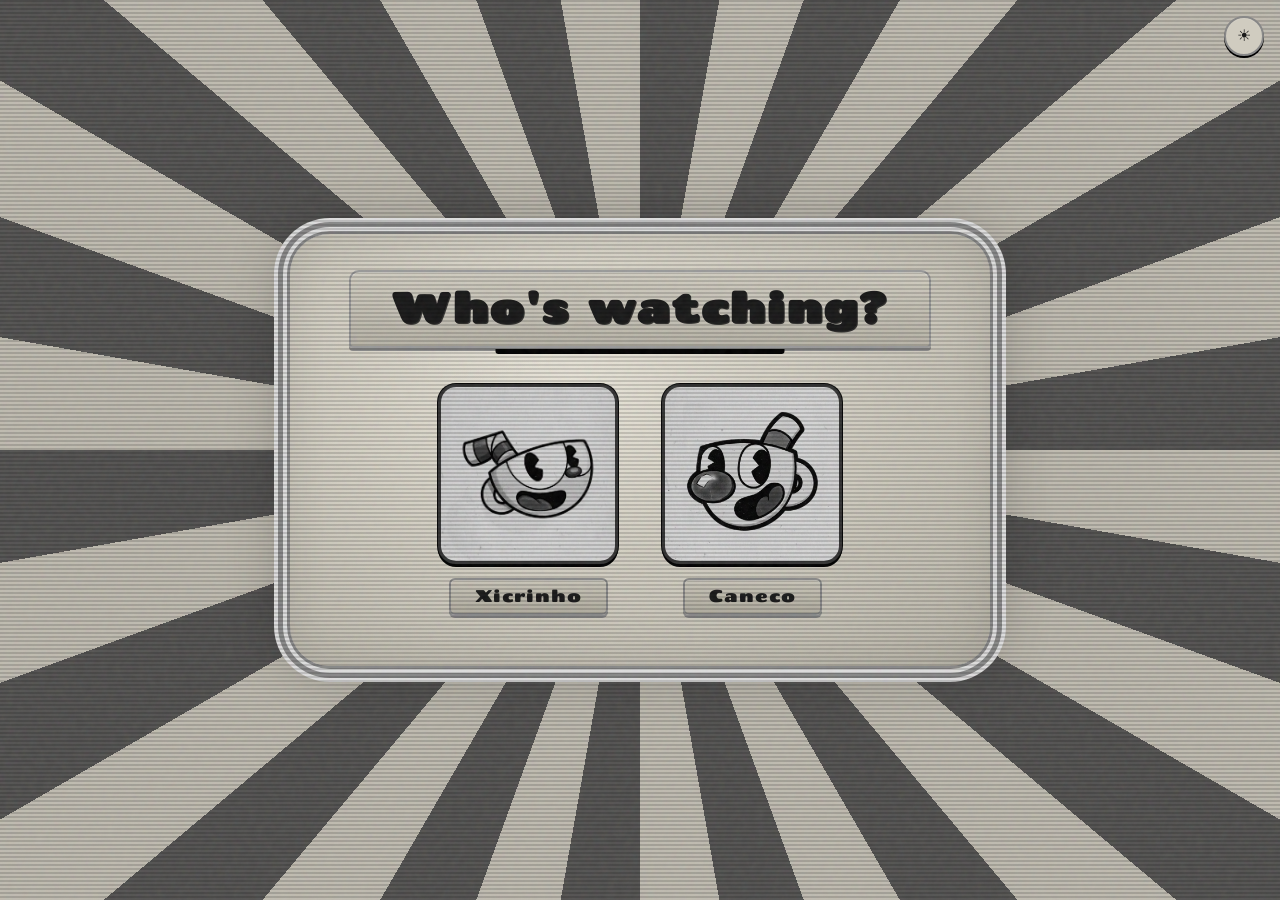
==== index.html @ 6596cb69 "Add files via upload" ====
<!DOCTYPE html>
<html lang="pt-br">
<head>
    <meta charset="UTF-8">
    <meta name="viewport" content="width=device-width, initial-scale=1.0">
    <title>Vintage TV – Seleção de Perfil</title> <link rel="preconnect" href="https://fonts.googleapis.com">
    <link rel="preconnect" href="https://fonts.gstatic.com" crossorigin>
    <link href="https://fonts.googleapis.com/css2?family=Chango&display=swap" rel="stylesheet">
    <link rel="stylesheet" href="style.css">
</head>
<body>

    <button id="theme-toggle" type="button" aria-label="Alternar para modo escuro"></button>

    <main>
        <header>
            <h1>Who's watching?</h1>
        </header>

        <section aria-label="Seleção de Perfis">
            <ul class="profiles">
                <li class="profile">
                    <a href="catalogo.html"> <figure>
                            <img src="assets/perfil-1.png" alt="Xicrinho">
                            <figcaption>Xicrinho</figcaption>
                        </figure>
                    </a>
                </li>

                <li class="profile">
                    <a href="catalogo.html"> <figure>
                            <img src="assets/perfil-2.png" alt="Caneco">
                            <figcaption>Caneco</figcaption>
                        </figure>
                    </a>
                </li>
            </ul>
        </section>
    </main>

    <script src="script.js"></script>
</body>
</html>
---- style.css ----
@import url('https://fonts.googleapis.com/css2?family=Chango&family=Special+Elite&display=swap');

/* ── Reset ─────────────────────────────── */
*, *::before, *::after { box-sizing: border-box; margin: 0; padding: 0; }

/* ── Variáveis B&W ──────────────────────── */
:root {
    --black:      #0a0a0a;
    --dark:       #1a1a1a;
    --mid-dark:   #2e2e2e;
    --mid:        #555;
    --mid-light:  #888;
    --light:      #c8c8c8;
    --off-white:  #e8e4d8;
    --white:      #f5f2ea;
    --accent:     #ffffff;
    --grain-op:   0.06;
}

/* ── Grain texture via SVG inline ───────── */
@keyframes grain {
    0%, 100% { transform: translate(0,0); }
    10%       { transform: translate(-2%,-3%); }
    20%       { transform: translate(3%, 2%); }
    30%       { transform: translate(-1%, 4%); }
    40%       { transform: translate(4%,-1%); }
    50%       { transform: translate(-3%, 3%); }
    60%       { transform: translate(2%,-4%); }
    70%       { transform: translate(-4%, 1%); }
    80%       { transform: translate(1%, 3%); }
    90%       { transform: translate(3%,-2%); }
}

/* ── Scan line flicker ──────────────────── */
@keyframes scanflicker {
    0%   { opacity: 0.03; }
    50%  { opacity: 0.07; }
    100% { opacity: 0.03; }
}

/* ── Fade in da página ──────────────────── */
@keyframes fadeIn {
    from { opacity: 0; transform: scale(0.97); }
    to   { opacity: 1; transform: scale(1); }
}

/* ─raios preto e branco ────────── */
body {
    min-height: 100vh;
    display: flex;
    align-items: center;
    justify-content: center;
    font-family: 'Chango', sans-serif;
    padding: clamp(16px, 4vw, 40px);
    color: var(--off-white);
    position: relative;
    overflow: hidden;

    /* Raios monocromáticos */
    background-color: #1c1c1c;
    background-image: repeating-conic-gradient(
        #232323 0deg 10deg,
        #161616 10deg 20deg
    );
}

/* Grain overlay */
body::before {
    content: '';
    position: fixed;
    inset: -50%;
    width: 200%; height: 200%;
    background-image: url("data:image/svg+xml,%3Csvg viewBox='0 0 256 256' xmlns='http://www.w3.org/2000/svg'%3E%3Cfilter id='noise'%3E%3CfeTurbulence type='fractalNoise' baseFrequency='0.9' numOctaves='4' stitchTiles='stitch'/%3E%3C/filter%3E%3Crect width='100%25' height='100%25' filter='url(%23noise)' opacity='1'/%3E%3C/svg%3E");
    opacity: var(--grain-op);
    pointer-events: none;
    z-index: 9999;
    animation: grain 0.5s steps(1) infinite;
}

/* Scan lines overlay */
body::after {
    content: '';
    position: fixed;
    inset: 0;
    background: repeating-linear-gradient(
        0deg,
        transparent,
        transparent 2px,
        rgba(0,0,0,0.15) 2px,
        rgba(0,0,0,0.15) 4px
    );
    pointer-events: none;
    z-index: 9998;
    animation: scanflicker 3s ease-in-out infinite;
}

/* ── Main — moldura TV ──────────────────── */
main {
    position: relative;
    display: flex;
    flex-direction: column;
    align-items: center;
    gap: clamp(8px, 2vw, 20px);
    padding: clamp(20px, 3vw, 36px) clamp(24px, 6vw, 72px) clamp(28px, 4vw, 52px);
    width: 100%;
    max-width: 700px;
    z-index: 10;

    /* Tela de TV antiga — vidro escuro com reflexo */
    background: radial-gradient(ellipse at 40% 35%,
        #3a3a3a 0%,
        #1e1e1e 50%,
        #0d0d0d 100%
    );
    border-radius: clamp(20px, 4vw, 40px);

    /* Moldura tripla estilo televisor */
    box-shadow:
        0 0 0 3px  #444,
        0 0 0 7px  #111,
        0 0 0 12px #555,
        0 0 0 16px #111,
        0 0 60px rgba(0,0,0,0.9),
        inset 0 0 40px rgba(0,0,0,0.5);

    isolation: isolate;
    animation: fadeIn 0.6s ease both;
}

/* Reflexo de vidro */
main::before {
    content: '';
    position: absolute;
    top: 8%; left: 10%;
    width: 35%; height: 30%;
    background: radial-gradient(ellipse, rgba(255,255,255,0.06) 0%, transparent 70%);
    border-radius: 50%;
    pointer-events: none;
}

/* ── Header — etiqueta de canal ─────────── */
header {
    position: relative;
    background: linear-gradient(180deg, #3a3a3a 0%, #1e1e1e 100%);
    border: 2px solid #555;
    border-radius: 10px 10px 4px 4px;
    padding: 10px clamp(16px, 4vw, 40px) 14px;
    margin-bottom: 4px;
    box-shadow:
        0 3px 0 #000,
        inset 0 1px 0 rgba(255,255,255,0.1),
        inset 0 -1px 0 rgba(0,0,0,0.4);
}

header::after {
    content: '';
    position: absolute;
    bottom: -8px; left: 50%;
    transform: translateX(-50%);
    width: 50%; height: 5px;
    background: #000;
    border-radius: 0 0 3px 3px;
}

header h1 {
    font-family: 'Chango', sans-serif;
    font-size: clamp(1.1rem, 4.5vw, 2.6rem);
    color: var(--off-white);
    text-shadow:
        0 0 20px rgba(255,255,255,0.15),
        1px 1px 0 rgba(0,0,0,0.8);
    white-space: nowrap;
    letter-spacing: 1px;
}

/* ── Botão tema ─────────────────────────── */
#theme-toggle {
    position: fixed;
    top: 16px; right: 16px;
    z-index: 10000;
    width: 40px; height: 40px;
    border: 2px solid #444;
    border-radius: 50%;
    background: #1e1e1e;
    color: #ccc;
    font-size: 1rem;
    cursor: pointer;
    transition: transform 0.2s, background 0.2s, border-color 0.2s;
    box-shadow: 0 2px 0 #000, inset 0 1px 0 rgba(255,255,255,0.1);
}
#theme-toggle::before {
    content: '☾';
    display: block;
    line-height: 36px;
    text-align: center;
}
#theme-toggle:hover {
    transform: translateY(-1px);
    background: #2a2a2a;
    border-color: #888;
}

/* Modo claro */
body.light-mode {
    background-color: #6a6966;
    background-image: repeating-conic-gradient(
        #545352 0deg 10deg,
        #bfbbb0 10deg 20deg
    );
    color: var(--dark);
}
body.light-mode main {
    background: radial-gradient(ellipse at 40% 35%,
        #e8e4d8 0%,
        #d0ccc0 50%,
        #b8b4a8 100%
    );
    box-shadow:
        0 0 0 3px  #888,
        0 0 0 7px  #ddd,
        0 0 0 12px #888,
        0 0 0 16px #ddd,
        0 0 60px rgba(0,0,0,0.3),
        inset 0 0 40px rgba(0,0,0,0.08);
}
body.light-mode header {
    background: linear-gradient(180deg, #d0ccc0 0%, #b8b4a8 100%);
    border-color: #999;
    box-shadow: 0 3px 0 #888, inset 0 1px 0 rgba(255,255,255,0.4);
}
body.light-mode header h1 { color: #1a1a1a; }
body.light-mode figcaption {
    background: linear-gradient(180deg, #c8c4b8 0%, #b0ac9f 100%);
    border-color: #888;
    color: #1a1a1a;
    box-shadow: 0 3px 0 #888, inset 0 1px 0 rgba(255,255,255,0.3);
}
body.light-mode #theme-toggle {
    background: #d0ccc0;
    border-color: #888;
    color: #1a1a1a;
}
body.light-mode #theme-toggle::before { content: '☀'; }

/* ── Perfis ─────────────────────────────── */
.profiles {
    list-style: none;
    display: grid;
    grid-template-columns: repeat(2, minmax(0, 1fr));
    gap: clamp(14px, 4vw, 44px);
    padding-top: 12px;
    width: 100%;
}
.profile {
    display: flex;
    justify-content: center;
    align-items: center;
}
.profile a {
    display: block;
    text-decoration: none;
    color: inherit;
    text-align: center;
}
figure {
    display: flex;
    flex-direction: column;
    align-items: center;
    gap: clamp(8px, 2vw, 14px);
}

/* Imagem do perfil — filtro B&W */
.profile img {
    display: block;
    width: clamp(100px, 28vw, 180px);
    height: clamp(100px, 28vw, 180px);
    object-fit: cover;
    border-radius: clamp(12px, 2vw, 18px);
    background-color: #111;

    /* Borda estilo moldura de foto antiga */
    border: 3px solid #444;
    box-shadow:
        0 0 0 1px #111,
        0 3px 0 #000,
        inset 0 0 20px rgba(0,0,0,0.5);

    /* Converte para preto e branco com um leve contraste de filme */
    filter: grayscale(1) contrast(1.1) brightness(0.85);
    transition: all 0.3s ease;
}

/* Hover — "ilumina" como um foco de holofote */
.profile a:hover img {
    filter: grayscale(1) contrast(1.2) brightness(1.15);
    border-color: var(--off-white);
    box-shadow:
        0 0 0 1px #000,
        0 0 16px rgba(255,255,255,0.35),
        0 0 40px rgba(255,255,255,0.15),
        inset 0 0 12px rgba(255,255,255,0.1);
    transform: scale(1.05);
}

/* Figcaption — etiqueta estilo crachá vintage */
figcaption {
    display: inline-block;
    font-family: 'Chango', sans-serif;
    font-size: clamp(0.75rem, 2.5vw, 1.05rem);
    color: var(--off-white);
    background: linear-gradient(180deg, #3a3a3a 0%, #1e1e1e 100%);
    border: 2px solid #555;
    border-radius: 6px;
    padding: 5px clamp(10px, 2vw, 24px) 7px;
    letter-spacing: 1px;
    box-shadow:
        0 3px 0 #000,
        inset 0 1px 0 rgba(255,255,255,0.1);
}

/* ── Mobile ─────────────────────────────── */
@media (max-width: 360px) {
    header h1 { font-size: 1rem; white-space: normal; text-align: center; }
    .profiles  { gap: 10px; }
    .profile img { width: clamp(80px, 35vw, 120px); height: clamp(80px, 35vw, 120px); }
}
@media (min-width: 768px) {
    .profile img { width: 160px; height: 160px; }
}
@media (min-width: 1200px) {
    .profile img { width: 180px; height: 180px; }
}
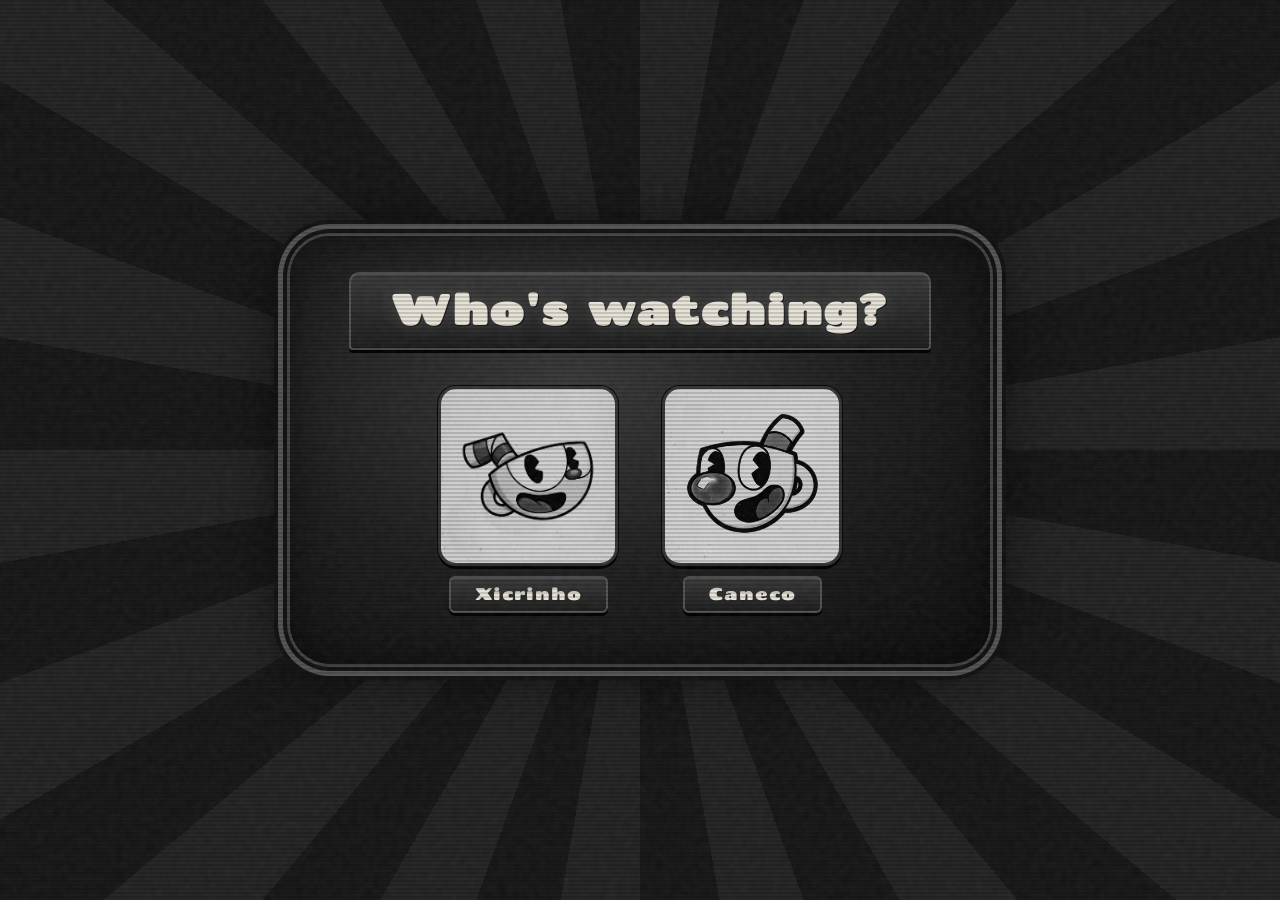
==== commit 5a42c6ee: "Add files via upload" ====
--- a/index.html
+++ b/index.html
@@ -9,8 +9,6 @@
     <link rel="stylesheet" href="style.css">
 </head>
 <body>
-
-    <button id="theme-toggle" type="button" aria-label="Alternar para modo escuro"></button>
 
     <main>
         <header>
--- a/style.css
+++ b/style.css
@@ -17,7 +17,10 @@
     --grain-op:   0.06;
 }
 
-/* ── Grain texture via SVG inline ───────── */
+/* ── Tema desativado (sem alternância) ──── */
+#theme-toggle, .theme-switch, .light-theme, .dark-theme { display: none !important; }
+
+/* ── Animações (Grain, Flicker e Fade) ──── */
 @keyframes grain {
     0%, 100% { transform: translate(0,0); }
     10%       { transform: translate(-2%,-3%); }
@@ -27,24 +30,20 @@
     50%       { transform: translate(-3%, 3%); }
     60%       { transform: translate(2%,-4%); }
     70%       { transform: translate(-4%, 1%); }
-    80%       { transform: translate(1%, 3%); }
-    90%       { transform: translate(3%,-2%); }
-}
-
-/* ── Scan line flicker ──────────────────── */
+}
+
 @keyframes scanflicker {
     0%   { opacity: 0.03; }
     50%  { opacity: 0.07; }
     100% { opacity: 0.03; }
 }
 
-/* ── Fade in da página ──────────────────── */
 @keyframes fadeIn {
     from { opacity: 0; transform: scale(0.97); }
     to   { opacity: 1; transform: scale(1); }
 }
 
-/* ─raios preto e branco ────────── */
+/* ── Body — Sempre Escuro ───────────────── */
 body {
     min-height: 100vh;
     display: flex;
@@ -56,7 +55,7 @@
     position: relative;
     overflow: hidden;
 
-    /* Raios monocromáticos */
+    /* Raios monocromáticos fixos */
     background-color: #1c1c1c;
     background-image: repeating-conic-gradient(
         #232323 0deg 10deg,
@@ -94,7 +93,7 @@
     animation: scanflicker 3s ease-in-out infinite;
 }
 
-/* ── Main — moldura TV ──────────────────── */
+/* ── Main — Moldura TV ──────────────────── */
 main {
     position: relative;
     display: flex;
@@ -106,7 +105,6 @@
     max-width: 700px;
     z-index: 10;
 
-    /* Tela de TV antiga — vidro escuro com reflexo */
     background: radial-gradient(ellipse at 40% 35%,
         #3a3a3a 0%,
         #1e1e1e 50%,
@@ -114,7 +112,6 @@
     );
     border-radius: clamp(20px, 4vw, 40px);
 
-    /* Moldura tripla estilo televisor */
     box-shadow:
         0 0 0 3px  #444,
         0 0 0 7px  #111,
@@ -127,18 +124,7 @@
     animation: fadeIn 0.6s ease both;
 }
 
-/* Reflexo de vidro */
-main::before {
-    content: '';
-    position: absolute;
-    top: 8%; left: 10%;
-    width: 35%; height: 30%;
-    background: radial-gradient(ellipse, rgba(255,255,255,0.06) 0%, transparent 70%);
-    border-radius: 50%;
-    pointer-events: none;
-}
-
-/* ── Header — etiqueta de canal ─────────── */
+/* ── Header — Etiqueta de Canal ─────────── */
 header {
     position: relative;
     background: linear-gradient(180deg, #3a3a3a 0%, #1e1e1e 100%);
@@ -152,18 +138,7 @@
         inset 0 -1px 0 rgba(0,0,0,0.4);
 }
 
-header::after {
-    content: '';
-    position: absolute;
-    bottom: -8px; left: 50%;
-    transform: translateX(-50%);
-    width: 50%; height: 5px;
-    background: #000;
-    border-radius: 0 0 3px 3px;
-}
-
 header h1 {
-    font-family: 'Chango', sans-serif;
     font-size: clamp(1.1rem, 4.5vw, 2.6rem);
     color: var(--off-white);
     text-shadow:
@@ -172,75 +147,6 @@
     white-space: nowrap;
     letter-spacing: 1px;
 }
-
-/* ── Botão tema ─────────────────────────── */
-#theme-toggle {
-    position: fixed;
-    top: 16px; right: 16px;
-    z-index: 10000;
-    width: 40px; height: 40px;
-    border: 2px solid #444;
-    border-radius: 50%;
-    background: #1e1e1e;
-    color: #ccc;
-    font-size: 1rem;
-    cursor: pointer;
-    transition: transform 0.2s, background 0.2s, border-color 0.2s;
-    box-shadow: 0 2px 0 #000, inset 0 1px 0 rgba(255,255,255,0.1);
-}
-#theme-toggle::before {
-    content: '☾';
-    display: block;
-    line-height: 36px;
-    text-align: center;
-}
-#theme-toggle:hover {
-    transform: translateY(-1px);
-    background: #2a2a2a;
-    border-color: #888;
-}
-
-/* Modo claro */
-body.light-mode {
-    background-color: #6a6966;
-    background-image: repeating-conic-gradient(
-        #545352 0deg 10deg,
-        #bfbbb0 10deg 20deg
-    );
-    color: var(--dark);
-}
-body.light-mode main {
-    background: radial-gradient(ellipse at 40% 35%,
-        #e8e4d8 0%,
-        #d0ccc0 50%,
-        #b8b4a8 100%
-    );
-    box-shadow:
-        0 0 0 3px  #888,
-        0 0 0 7px  #ddd,
-        0 0 0 12px #888,
-        0 0 0 16px #ddd,
-        0 0 60px rgba(0,0,0,0.3),
-        inset 0 0 40px rgba(0,0,0,0.08);
-}
-body.light-mode header {
-    background: linear-gradient(180deg, #d0ccc0 0%, #b8b4a8 100%);
-    border-color: #999;
-    box-shadow: 0 3px 0 #888, inset 0 1px 0 rgba(255,255,255,0.4);
-}
-body.light-mode header h1 { color: #1a1a1a; }
-body.light-mode figcaption {
-    background: linear-gradient(180deg, #c8c4b8 0%, #b0ac9f 100%);
-    border-color: #888;
-    color: #1a1a1a;
-    box-shadow: 0 3px 0 #888, inset 0 1px 0 rgba(255,255,255,0.3);
-}
-body.light-mode #theme-toggle {
-    background: #d0ccc0;
-    border-color: #888;
-    color: #1a1a1a;
-}
-body.light-mode #theme-toggle::before { content: '☀'; }
 
 /* ── Perfis ─────────────────────────────── */
 .profiles {
@@ -251,25 +157,11 @@
     padding-top: 12px;
     width: 100%;
 }
+
 .profile {
-    display: flex;
-    justify-content: center;
-    align-items: center;
-}
-.profile a {
-    display: block;
-    text-decoration: none;
-    color: inherit;
     text-align: center;
 }
-figure {
-    display: flex;
-    flex-direction: column;
-    align-items: center;
-    gap: clamp(8px, 2vw, 14px);
-}
-
-/* Imagem do perfil — filtro B&W */
+
 .profile img {
     display: block;
     width: clamp(100px, 28vw, 180px);
@@ -277,20 +169,16 @@
     object-fit: cover;
     border-radius: clamp(12px, 2vw, 18px);
     background-color: #111;
-
-    /* Borda estilo moldura de foto antiga */
     border: 3px solid #444;
     box-shadow:
         0 0 0 1px #111,
         0 3px 0 #000,
         inset 0 0 20px rgba(0,0,0,0.5);
 
-    /* Converte para preto e branco com um leve contraste de filme */
     filter: grayscale(1) contrast(1.1) brightness(0.85);
     transition: all 0.3s ease;
 }
 
-/* Hover — "ilumina" como um foco de holofote */
 .profile a:hover img {
     filter: grayscale(1) contrast(1.2) brightness(1.15);
     border-color: var(--off-white);
@@ -302,7 +190,6 @@
     transform: scale(1.05);
 }
 
-/* Figcaption — etiqueta estilo crachá vintage */
 figcaption {
     display: inline-block;
     font-family: 'Chango', sans-serif;
@@ -316,17 +203,11 @@
     box-shadow:
         0 3px 0 #000,
         inset 0 1px 0 rgba(255,255,255,0.1);
+    margin-top: 10px;
 }
 
 /* ── Mobile ─────────────────────────────── */
 @media (max-width: 360px) {
     header h1 { font-size: 1rem; white-space: normal; text-align: center; }
     .profiles  { gap: 10px; }
-    .profile img { width: clamp(80px, 35vw, 120px); height: clamp(80px, 35vw, 120px); }
-}
-@media (min-width: 768px) {
-    .profile img { width: 160px; height: 160px; }
-}
-@media (min-width: 1200px) {
-    .profile img { width: 180px; height: 180px; }
-}
+}
